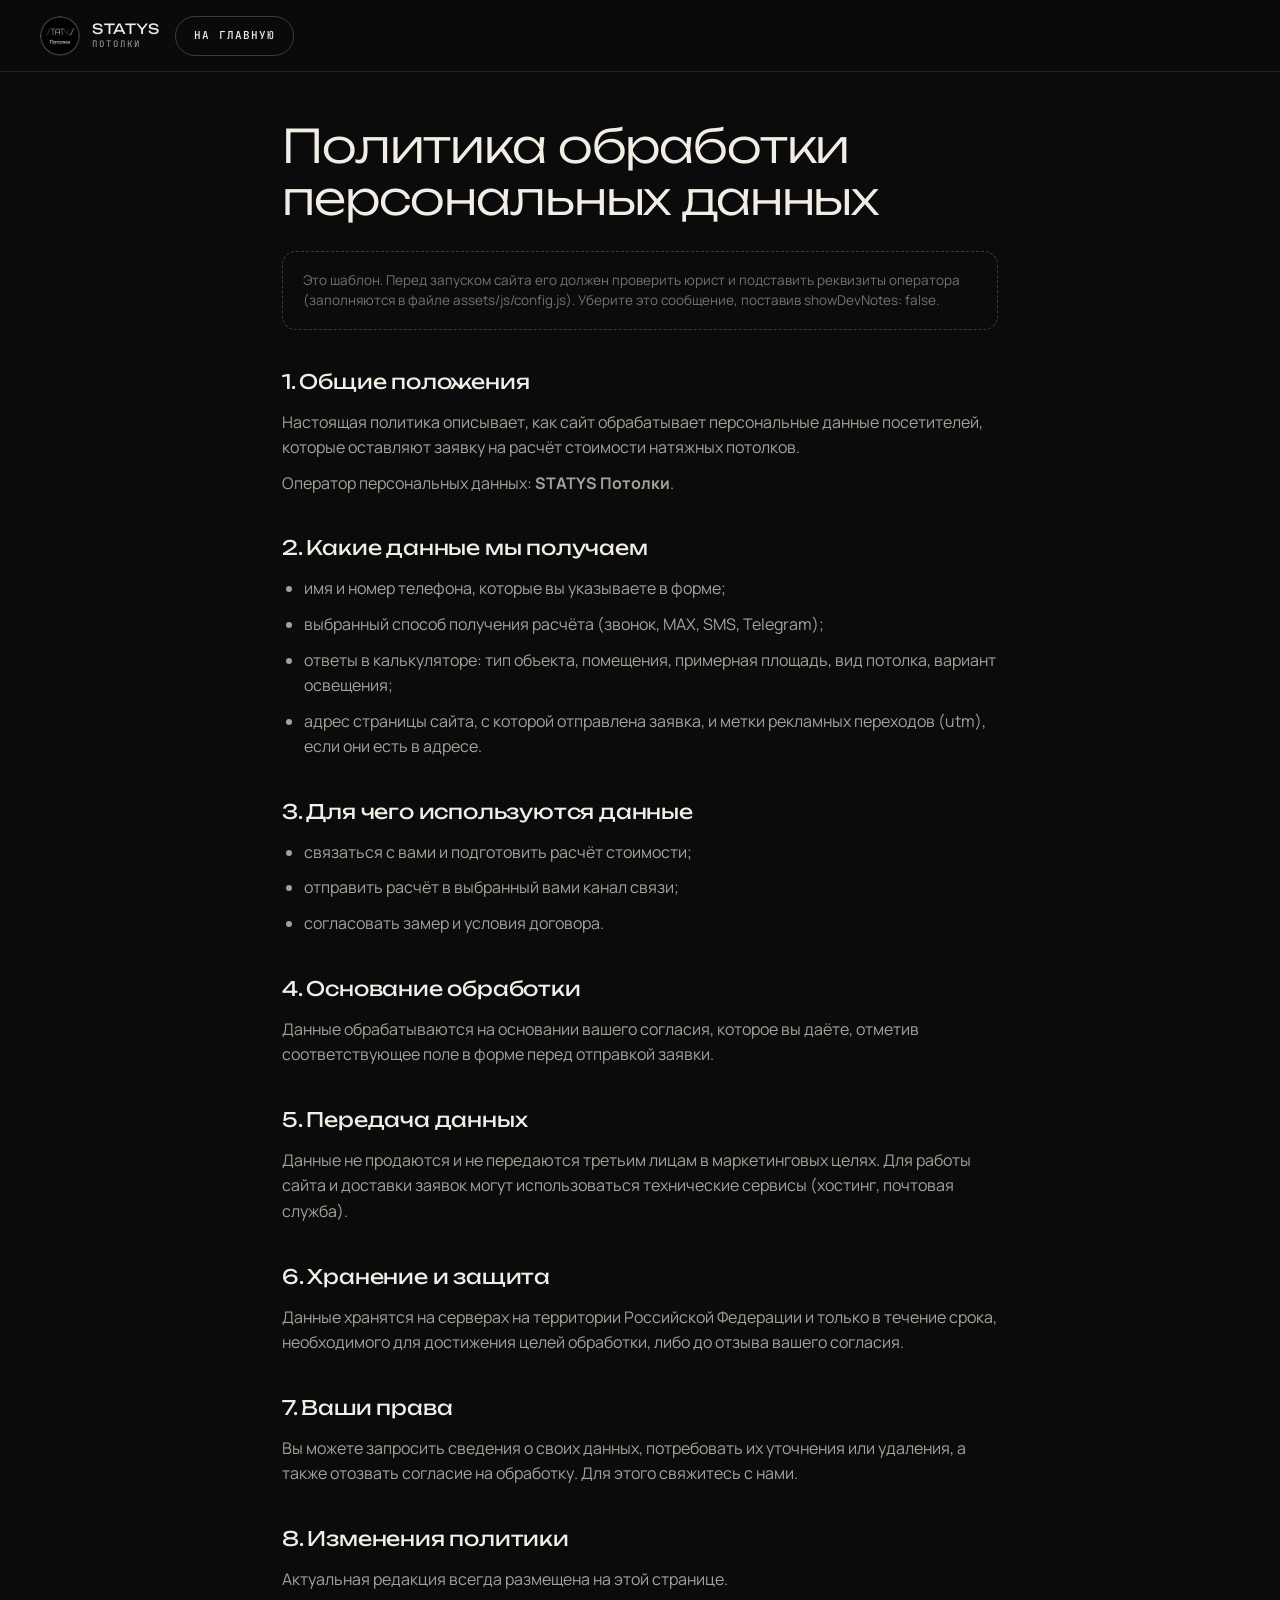
==== privacy.html @ dd7f866a "Добавить адаптивный сайт STATYS Потолки Тёмная тема по референсу, структура по макетам desktop/mobil" ====
<!doctype html>
<html lang="ru">
<head>
  <meta charset="utf-8">
  <meta name="viewport" content="width=device-width, initial-scale=1">
  <title>Политика обработки персональных данных — STATYS Потолки</title>
  <meta name="robots" content="noindex">
  <meta name="theme-color" content="#0b0b0c">
  <link rel="icon" type="image/png" href="assets/img/favicon-64.png">
  <link rel="stylesheet" href="assets/css/fonts.css">
  <link rel="stylesheet" href="assets/css/style.css">
</head>
<body>
<header class="header is-scrolled">
  <div class="container header__inner">
    <a class="brand" href="./" aria-label="На главную">
      <img src="assets/img/logo-192.png" width="40" height="40" alt="">
      <span class="brand__name">STATYS<small>Потолки</small></span>
    </a>
    <div class="header__actions"><a class="btn btn--sm" href="./">На главную</a></div>
  </div>
</header>

<main class="container doc">
  <h1 class="h2">Политика обработки персональных данных</h1>

  <div class="dev-note" id="dev-note" hidden style="margin-bottom:28px">Это шаблон. Перед запуском сайта его должен проверить юрист и подставить реквизиты оператора (заполняются в файле assets/js/config.js). Уберите это сообщение, поставив showDevNotes: false.</div>

  <h2>1. Общие положения</h2>
  <p>Настоящая политика описывает, как сайт обрабатывает персональные данные посетителей, которые оставляют заявку на расчёт стоимости натяжных потолков.</p>
  <p>Оператор персональных данных: <strong data-cfg="brand">STATYS Потолки</strong><span data-if="legalName" hidden>, <span data-cfg="legalName"></span></span><span data-if="inn" hidden>, ИНН <span data-cfg="inn"></span></span><span data-if="ogrn" hidden>, ОГРН <span data-cfg="ogrn"></span></span><span data-if="address" hidden>, адрес: <span data-cfg="address"></span></span>.</p>

  <h2>2. Какие данные мы получаем</h2>
  <ul>
    <li>имя и номер телефона, которые вы указываете в форме;</li>
    <li>выбранный способ получения расчёта (звонок, MAX, SMS, Telegram);</li>
    <li>ответы в калькуляторе: тип объекта, помещения, примерная площадь, вид потолка, вариант освещения;</li>
    <li>адрес страницы сайта, с которой отправлена заявка, и метки рекламных переходов (utm), если они есть в адресе.</li>
  </ul>

  <h2>3. Для чего используются данные</h2>
  <ul>
    <li>связаться с вами и подготовить расчёт стоимости;</li>
    <li>отправить расчёт в выбранный вами канал связи;</li>
    <li>согласовать замер и условия договора.</li>
  </ul>

  <h2>4. Основание обработки</h2>
  <p>Данные обрабатываются на основании вашего согласия, которое вы даёте, отметив соответствующее поле в форме перед отправкой заявки.</p>

  <h2>5. Передача данных</h2>
  <p>Данные не продаются и не передаются третьим лицам в маркетинговых целях. Для работы сайта и доставки заявок могут использоваться технические сервисы (хостинг, почтовая служба).</p>

  <h2>6. Хранение и защита</h2>
  <p>Данные хранятся на серверах на территории Российской Федерации и только в течение срока, необходимого для достижения целей обработки, либо до отзыва вашего согласия.</p>

  <h2>7. Ваши права</h2>
  <p>Вы можете запросить сведения о своих данных, потребовать их уточнения или удаления, а также отозвать согласие на обработку. Для этого свяжитесь с нами<span data-if="phoneText" hidden> по телефону <a data-link="phone"></a></span><span data-if="email" hidden> или по почте <a data-link="email"></a></span>.</p>

  <h2>8. Изменения политики</h2>
  <p>Актуальная редакция всегда размещена на этой странице.</p>
</main>

<script src="assets/js/config.js"></script>
<script>
(function () {
  var C = window.SITE_CONFIG || {};
  function has(v) { return v !== null && v !== undefined && v !== ''; }
  C.phoneText = C.phone;
  document.querySelectorAll('[data-if]').forEach(function (el) { if (has(C[el.getAttribute('data-if')])) el.hidden = false; });
  document.querySelectorAll('[data-cfg]').forEach(function (el) { var v = C[el.getAttribute('data-cfg')]; if (has(v)) el.textContent = v; });
  var ph = document.querySelector('a[data-link="phone"]');
  if (ph && C.phone) { ph.href = 'tel:' + C.phone.replace(/[^\d+]/g, ''); ph.textContent = C.phone; }
  var em = document.querySelector('a[data-link="email"]');
  if (em && C.email) { em.href = 'mailto:' + C.email; em.textContent = C.email; }
  if (C.showDevNotes) document.getElementById('dev-note').hidden = false;
})();
</script>
</body>
</html>
---- assets/css/fonts.css ----
@font-face {
  font-family: 'JetBrains Mono';
  font-style: normal;
  font-weight: 400 500;
  font-display: swap;
  src: url(../fonts/jetbrains-mono-cyrillic.woff2) format('woff2');
  unicode-range: U+0301, U+0400-045F, U+0490-0491, U+04B0-04B1, U+2116;
}
@font-face {
  font-family: 'JetBrains Mono';
  font-style: normal;
  font-weight: 400 500;
  font-display: swap;
  src: url(../fonts/jetbrains-mono-latin-ext.woff2) format('woff2');
  unicode-range: U+0100-02BA, U+02BD-02C5, U+02C7-02CC, U+02CE-02D7, U+02DD-02FF, U+0304, U+0308, U+0329, U+1D00-1DBF, U+1E00-1E9F, U+1EF2-1EFF, U+2020, U+20A0-20AB, U+20AD-20C4, U+2113, U+2C60-2C7F, U+A720-A7FF;
}
@font-face {
  font-family: 'JetBrains Mono';
  font-style: normal;
  font-weight: 400 500;
  font-display: swap;
  src: url(../fonts/jetbrains-mono-latin.woff2) format('woff2');
  unicode-range: U+0000-00FF, U+0131, U+0152-0153, U+02BB-02BC, U+02C6, U+02DA, U+02DC, U+0304, U+0308, U+0329, U+2000-206F, U+20AC, U+2122, U+2191, U+2193, U+2212, U+2215, U+FEFF, U+FFFD;
}
@font-face {
  font-family: 'Manrope';
  font-style: normal;
  font-weight: 400 700;
  font-display: swap;
  src: url(../fonts/manrope-cyrillic.woff2) format('woff2');
  unicode-range: U+0301, U+0400-045F, U+0490-0491, U+04B0-04B1, U+2116;
}
@font-face {
  font-family: 'Manrope';
  font-style: normal;
  font-weight: 400 700;
  font-display: swap;
  src: url(../fonts/manrope-latin-ext.woff2) format('woff2');
  unicode-range: U+0100-02BA, U+02BD-02C5, U+02C7-02CC, U+02CE-02D7, U+02DD-02FF, U+0304, U+0308, U+0329, U+1D00-1DBF, U+1E00-1E9F, U+1EF2-1EFF, U+2020, U+20A0-20AB, U+20AD-20C4, U+2113, U+2C60-2C7F, U+A720-A7FF;
}
@font-face {
  font-family: 'Manrope';
  font-style: normal;
  font-weight: 400 700;
  font-display: swap;
  src: url(../fonts/manrope-latin.woff2) format('woff2');
  unicode-range: U+0000-00FF, U+0131, U+0152-0153, U+02BB-02BC, U+02C6, U+02DA, U+02DC, U+0304, U+0308, U+0329, U+2000-206F, U+20AC, U+2122, U+2191, U+2193, U+2212, U+2215, U+FEFF, U+FFFD;
}
@font-face {
  font-family: 'Unbounded';
  font-style: normal;
  font-weight: 300 500;
  font-display: swap;
  src: url(../fonts/unbounded-cyrillic.woff2) format('woff2');
  unicode-range: U+0301, U+0400-045F, U+0490-0491, U+04B0-04B1, U+2116;
}
@font-face {
  font-family: 'Unbounded';
  font-style: normal;
  font-weight: 300 500;
  font-display: swap;
  src: url(../fonts/unbounded-latin-ext.woff2) format('woff2');
  unicode-range: U+0100-02BA, U+02BD-02C5, U+02C7-02CC, U+02CE-02D7, U+02DD-02FF, U+0304, U+0308, U+0329, U+1D00-1DBF, U+1E00-1E9F, U+1EF2-1EFF, U+2020, U+20A0-20AB, U+20AD-20C4, U+2113, U+2C60-2C7F, U+A720-A7FF;
}
@font-face {
  font-family: 'Unbounded';
  font-style: normal;
  font-weight: 300 500;
  font-display: swap;
  src: url(../fonts/unbounded-latin.woff2) format('woff2');
  unicode-range: U+0000-00FF, U+0131, U+0152-0153, U+02BB-02BC, U+02C6, U+02DA, U+02DC, U+0304, U+0308, U+0329, U+2000-206F, U+20AC, U+2122, U+2191, U+2193, U+2212, U+2215, U+FEFF, U+FFFD;
}
---- assets/css/style.css ----
/* ==========================================================================
   STATYS Потолки — стили сайта
   Тёмная тема, бежевый акцент. Mobile-first.
   ========================================================================== */

:root {
  --bg: #0b0b0c;
  --bg-2: #111113;
  --card: #161618;
  --card-2: #1d1d20;
  --line: rgba(255, 255, 255, 0.1);
  --line-2: rgba(255, 255, 255, 0.2);
  --text: #f2ede5;
  --muted: #a7a197;
  --dim: #77726a;
  --accent: #e6d4b9;
  --accent-2: #f3e6d0;
  --accent-ink: #19150f;
  --warm: #f1c985;
  --cool: #8fb0e0;
  --danger: #f08a7c;
  --ok: #9ad4a3;

  --radius: 20px;
  --radius-sm: 14px;
  --container: 1200px;
  --gutter: 20px;
  --header-h: 64px;

  --font-head: 'Unbounded', 'Manrope', system-ui, sans-serif;
  --font-body: 'Manrope', system-ui, -apple-system, 'Segoe UI', Roboto, sans-serif;
  --font-mono: 'JetBrains Mono', ui-monospace, 'SFMono-Regular', Menlo, monospace;
}

*,
*::before,
*::after { box-sizing: border-box; }

html {
  scroll-behavior: smooth;
  -webkit-text-size-adjust: 100%;
}

body {
  margin: 0;
  background: var(--bg);
  color: var(--text);
  font-family: var(--font-body);
  font-size: 16px;
  line-height: 1.6;
  -webkit-font-smoothing: antialiased;
  text-rendering: optimizeLegibility;
  overflow-x: hidden;
}

img, video, svg { display: block; max-width: 100%; }
img { height: auto; }
a { color: inherit; }
button { font: inherit; color: inherit; }
h1, h2, h3, h4, p, ul, ol, dl, figure { margin: 0; }
ul, ol { padding: 0; list-style: none; }
[hidden] { display: none !important; }

:focus-visible {
  outline: 2px solid var(--accent);
  outline-offset: 3px;
  border-radius: 6px;
}

.sr-only {
  position: absolute !important;
  width: 1px; height: 1px;
  margin: -1px; padding: 0;
  overflow: hidden;
  clip: rect(0, 0, 0, 0);
  white-space: nowrap;
  border: 0;
}

.skip-link {
  position: fixed; left: 12px; top: -60px; z-index: 200;
  background: var(--accent); color: var(--accent-ink);
  padding: 10px 16px; border-radius: 10px; font-weight: 700;
  text-decoration: none; transition: top .2s;
}
.skip-link:focus { top: 12px; }

.container {
  width: 100%;
  max-width: calc(var(--container) + var(--gutter) * 2);
  margin-inline: auto;
  padding-inline: var(--gutter);
}

section[id] { scroll-margin-top: calc(var(--header-h) + 8px); }

/* ---------- Типографика ---------- */

.h1, .h2, .h3 {
  font-family: var(--font-head);
  font-weight: 300;
  letter-spacing: -0.025em;
  line-height: 1.12;
  color: var(--text);
}
.h1 { font-size: clamp(27px, 7.2vw, 62px); }
.h2 { font-size: clamp(25px, 5.6vw, 46px); }
.h3 { font-size: clamp(18px, 2.4vw, 22px); line-height: 1.25; letter-spacing: -0.015em; font-weight: 400; }
.accent { color: var(--accent); }
.nowrap { white-space: nowrap; }

.eyebrow {
  display: flex; align-items: center; gap: 14px;
  font-family: var(--font-mono);
  font-size: 11px; font-weight: 500;
  letter-spacing: 0.16em; text-transform: uppercase;
  color: var(--muted);
}
.eyebrow::after {
  content: ''; flex: 0 0 56px; height: 1px; background: var(--line-2);
}

.lead { color: var(--muted); font-size: 16px; max-width: 58ch; }

/* ---------- Секции ---------- */

.section { padding-block: 64px; position: relative; }
.section--alt { background: var(--bg-2); border-block: 1px solid var(--line); }

.section-head {
  display: grid; gap: 18px; margin-bottom: 36px;
}
.section-head .h2 { margin-top: 18px; }
.section-head .lead { align-self: end; }

@media (min-width: 900px) {
  .section { padding-block: 104px; }
  .section-head {
    grid-template-columns: minmax(0, 1.25fr) minmax(0, 1fr);
    gap: 48px; margin-bottom: 52px; align-items: end;
  }
}

/* ---------- Кнопки ---------- */

.btn {
  --btn-bg: transparent; --btn-fg: var(--text); --btn-bd: var(--line-2);
  display: inline-flex; align-items: center; justify-content: center; gap: 10px;
  min-height: 48px; padding: 0 26px;
  border-radius: 999px;
  border: 1px solid var(--btn-bd);
  background: var(--btn-bg); color: var(--btn-fg);
  font-family: var(--font-mono);
  font-size: 12px; font-weight: 500;
  letter-spacing: 0.1em; text-transform: uppercase;
  text-decoration: none; cursor: pointer; white-space: nowrap;
  transition: background .2s, color .2s, border-color .2s, transform .2s;
}
.btn:hover { border-color: var(--accent); color: var(--accent); }
.btn:active { transform: translateY(1px); }
.btn svg { width: 16px; height: 16px; flex: none; }
.btn--primary { --btn-bg: var(--accent); --btn-fg: var(--accent-ink); --btn-bd: var(--accent); }
.btn--primary:hover { background: var(--accent-2); border-color: var(--accent-2); color: var(--accent-ink); }
.btn--sm { min-height: 40px; padding: 0 18px; font-size: 11px; }
.btn--block { width: 100%; }
.btn[disabled], .btn[aria-disabled='true'] { opacity: .4; pointer-events: none; }

.link-arrow {
  display: inline-flex; align-items: center; gap: 8px;
  font-family: var(--font-mono); font-size: 12px; font-weight: 500;
  letter-spacing: 0.1em; text-transform: uppercase;
  color: var(--accent); text-decoration: none; cursor: pointer;
  background: none; border: 0; padding: 0;
}
.link-arrow svg { width: 14px; height: 14px; transition: transform .2s; }
.link-arrow:hover svg { transform: translateX(4px); }

/* ---------- Шапка ---------- */

.header {
  position: fixed; inset: 0 0 auto 0; z-index: 100;
  height: var(--header-h);
  background: rgba(11, 11, 12, 0.72);
  -webkit-backdrop-filter: blur(16px); backdrop-filter: blur(16px);
  border-bottom: 1px solid var(--line);
  transition: background .25s;
}
.header.is-scrolled { background: rgba(11, 11, 12, 0.92); }
.header__inner {
  height: 100%; display: flex; align-items: center; gap: 24px;
}
.brand {
  display: inline-flex; align-items: center; gap: 12px;
  text-decoration: none; flex: none;
}
.brand img { width: 40px; height: 40px; border-radius: 50%; }
.brand__name {
  font-family: var(--font-head); font-weight: 400; font-size: 14px;
  letter-spacing: 0.04em; text-transform: uppercase; line-height: 1.1;
}
.brand__name small {
  display: block; font-family: var(--font-mono); font-size: 9px;
  letter-spacing: 0.22em; color: var(--muted); margin-top: 3px;
}

.nav { display: none; margin-left: auto; }
.nav ul { display: flex; gap: 26px; }
.nav a {
  font-family: var(--font-mono); font-size: 11px; font-weight: 500;
  letter-spacing: 0.12em; text-transform: uppercase;
  color: var(--muted); text-decoration: none; transition: color .2s;
  padding: 8px 0; display: inline-block;
}
.nav a:hover, .nav a.is-active { color: var(--text); }

.header__actions { display: flex; align-items: center; gap: 10px; margin-left: auto; }
.header__phone {
  display: none;
  font-family: var(--font-mono); font-size: 13px; font-weight: 500;
  letter-spacing: 0.04em; text-decoration: none; white-space: nowrap;
}
.header__phone:hover { color: var(--accent); }
.header__max { display: none; }

.burger {
  width: 44px; height: 44px; border-radius: 50%;
  border: 1px solid var(--line-2); background: transparent;
  display: inline-flex; align-items: center; justify-content: center;
  cursor: pointer; flex: none;
}
.burger span, .burger span::before {
  display: block; width: 18px; height: 1.5px; background: var(--text);
  position: relative; transition: transform .25s;
}
.burger span::before { content: ''; position: absolute; top: 6px; left: 0; }
.burger[aria-expanded='true'] span { transform: translateY(3px) rotate(45deg); }
.burger[aria-expanded='true'] span::before { transform: translateY(-6px) rotate(-90deg); top: 6px; }

.mobile-menu {
  position: fixed; inset: var(--header-h) 0 0 0; z-index: 99;
  background: #0b0b0c;
  padding: 24px var(--gutter) 40px;
  display: flex; flex-direction: column; gap: 8px; overflow-y: auto;
  opacity: 0; visibility: hidden; transform: translateY(-8px);
  transition: opacity .25s, transform .25s, visibility .25s;
}
.mobile-menu.is-open { opacity: 1; visibility: visible; transform: none; }
.mobile-menu a.mm-link {
  font-family: var(--font-head); font-weight: 300; font-size: 24px;
  letter-spacing: -0.02em; text-decoration: none;
  padding: 14px 0; border-bottom: 1px solid var(--line);
}
.mobile-menu .btn { margin-top: 18px; }

@media (min-width: 1080px) {
  :root { --header-h: 72px; --gutter: 32px; }
  .nav { display: block; }
  .header__actions { margin-left: 0; }
  .header__phone { display: inline; }
  .header__max { display: inline-flex; }
  .burger, .mobile-menu { display: none; }
  .header__call-mobile { display: none !important; }
}
@media (min-width: 1080px) and (max-width: 1280px) {
  .nav ul { gap: 18px; }
  .header__inner { gap: 16px; }
  .header__max { display: none; }
}

/* ---------- Hero ---------- */

.hero {
  padding-top: calc(var(--header-h) + 36px);
  padding-bottom: 56px;
  position: relative; overflow: hidden;
}
.hero::before {
  content: ''; position: absolute; inset: -20% -10% auto auto;
  width: 70%; height: 90%;
  background: radial-gradient(closest-side, rgba(241, 201, 133, 0.12), transparent 70%);
  pointer-events: none;
}
.hero__grid { display: grid; gap: 36px; position: relative; }
.hero__badge {
  display: inline-flex; align-items: center; gap: 10px;
  padding: 7px 16px; border: 1px solid var(--line-2); border-radius: 999px;
  font-family: var(--font-mono); font-size: 11px; letter-spacing: 0.12em;
  text-transform: uppercase; color: var(--accent);
}
.hero__badge i {
  width: 7px; height: 7px; border-radius: 50%; background: var(--warm);
  box-shadow: 0 0 12px var(--warm);
}
.hero h1 { margin: 22px 0 20px; }
.hero .lead { font-size: 17px; margin-bottom: 28px; }

.benefits {
  display: grid; gap: 10px; margin-bottom: 30px;
}
.benefit {
  display: flex; align-items: center; gap: 14px;
  padding: 12px 16px 12px 12px;
  border: 1px solid var(--line); border-radius: var(--radius-sm);
  background: rgba(255, 255, 255, 0.025);
  font-size: 14.5px; font-weight: 600; line-height: 1.35;
}
.benefit__ico {
  flex: none; width: 40px; height: 40px; border-radius: 12px;
  display: grid; place-items: center;
  background: rgba(230, 212, 185, 0.1); color: var(--accent);
}
.benefit__ico svg { width: 20px; height: 20px; }
.benefit--gift { background: rgba(241, 201, 133, 0.08); border-color: rgba(241, 201, 133, 0.3); }
.benefit--gift .benefit__ico { background: var(--warm); color: #2a1d06; }
.benefit--sale { background: rgba(143, 176, 224, 0.07); border-color: rgba(143, 176, 224, 0.25); }
.benefit--sale .benefit__ico { background: rgba(143, 176, 224, 0.16); color: var(--cool); }

.hero__cta { display: flex; flex-direction: column; gap: 12px; margin-bottom: 22px; }
.hero__note { color: var(--muted); font-size: 13.5px; max-width: 56ch; }
.hero__note + .hero__note { margin-top: 10px; }
.hero__note a { color: var(--text); }

.hero__visual { position: relative; }
.hero-slider {
  position: relative; aspect-ratio: 4 / 4.6; border-radius: 24px; overflow: hidden;
  border: 1px solid var(--line-2); background: var(--card);
}
.hero-slider__slide {
  position: absolute; inset: 0; opacity: 0; transition: opacity 1.1s ease;
}
.hero-slider__slide.is-active { opacity: 1; }
.hero-slider__slide img { width: 100%; height: 100%; object-fit: cover; }
.hero-slider::after {
  content: ''; position: absolute; inset: 0; pointer-events: none;
  background: linear-gradient(to top, rgba(0, 0, 0, 0.55), transparent 38%);
}
.hero-slider__caption {
  position: absolute; left: 16px; bottom: 16px; z-index: 2;
  padding: 8px 14px; border-radius: 999px;
  background: rgba(11, 11, 12, 0.7); border: 1px solid var(--line-2);
  -webkit-backdrop-filter: blur(8px); backdrop-filter: blur(8px);
  font-family: var(--font-mono); font-size: 10.5px; letter-spacing: 0.1em;
  text-transform: uppercase;
}
.hero-slider__dots { position: absolute; right: 16px; bottom: 22px; z-index: 2; display: flex; gap: 6px; }
.hero-slider__dots button {
  width: 22px; height: 22px; padding: 0; border: 0; background: none; cursor: pointer;
  display: grid; place-items: center;
}
.hero-slider__dots button::after {
  content: ''; width: 18px; height: 2px; background: rgba(255, 255, 255, 0.35);
  transition: background .3s, width .3s;
}
.hero-slider__dots button[aria-current='true']::after { background: var(--accent); width: 22px; }

.stats {
  display: grid; grid-template-columns: repeat(3, 1fr); gap: 10px; margin-top: 12px;
}
.stat {
  padding: 16px 14px; border: 1px solid var(--line); border-radius: var(--radius-sm);
  background: rgba(255, 255, 255, 0.025);
}
.stat b {
  display: block; font-family: var(--font-head); font-weight: 300;
  font-size: clamp(18px, 3.6vw, 26px); letter-spacing: -0.03em; line-height: 1.1;
  color: var(--accent);
}
.stat span { display: block; margin-top: 6px; font-size: 12px; line-height: 1.35; color: var(--muted); }

@media (min-width: 560px) {
  .hero__cta { flex-direction: row; flex-wrap: wrap; }
  .benefits { grid-template-columns: 1fr 1fr; }
}
@media (min-width: 980px) {
  .hero { padding-top: calc(var(--header-h) + 64px); padding-bottom: 96px; }
  .hero__grid { grid-template-columns: minmax(0, 1.1fr) minmax(0, 0.9fr); gap: 56px; align-items: start; }
  .hero-slider { aspect-ratio: 4 / 5; }
}

/* ---------- Акции ---------- */

.promos { display: grid; gap: 16px; }
.promo {
  padding: 28px 26px; border-radius: var(--radius);
  border: 1px solid var(--line-2); position: relative; overflow: hidden;
  display: flex; flex-direction: column; gap: 12px;
}
.promo .h3 { font-size: clamp(19px, 2.6vw, 24px); }
.promo p { color: var(--muted); font-size: 15px; }
.promo .link-arrow { margin-top: auto; padding-top: 10px; }
.promo--gift { background: linear-gradient(150deg, rgba(241, 201, 133, 0.14), rgba(241, 201, 133, 0.03)); border-color: rgba(241, 201, 133, 0.35); }
.promo--sale { background: linear-gradient(150deg, rgba(143, 176, 224, 0.13), rgba(143, 176, 224, 0.03)); border-color: rgba(143, 176, 224, 0.3); }
.promo--gift .link-arrow { color: var(--warm); }
.promo--sale .link-arrow { color: var(--cool); }
.promo__big {
  font-family: var(--font-head); font-weight: 300; font-size: clamp(40px, 7vw, 64px);
  letter-spacing: -0.04em; line-height: 1;
}
.promo--gift .promo__big { color: var(--warm); }
.promo--sale .promo__big { color: var(--cool); }
@media (min-width: 760px) { .promos { grid-template-columns: 1fr 1fr; } }

/* ---------- Три решения ---------- */

.solutions { border-top: 1px solid var(--line); }
.solution {
  display: grid; gap: 8px 24px; padding: 26px 0; border-bottom: 1px solid var(--line);
  grid-template-columns: 56px 1fr;
}
.solution__n {
  font-family: var(--font-mono); font-size: 12px; letter-spacing: 0.14em;
  color: var(--accent); padding-top: 6px;
}
.solution h3 { grid-column: 2; }
.solution p { grid-column: 2; color: var(--muted); max-width: 52ch; }
@media (min-width: 860px) {
  .solution { grid-template-columns: 70px minmax(0, 1fr) minmax(0, 1.1fr); align-items: baseline; padding: 34px 0; }
  .solution h3 { grid-column: 2; font-size: clamp(22px, 2.6vw, 30px); }
  .solution p { grid-column: 3; }
}

/* ---------- Виды потолков ---------- */

.types { display: grid; gap: 16px; }
.type-card {
  display: flex; flex-direction: column;
  border: 1px solid var(--line); border-radius: var(--radius);
  background: var(--card); overflow: hidden;
  transition: border-color .25s, transform .25s;
}
.type-card:hover { border-color: var(--line-2); transform: translateY(-3px); }
.type-card__img {
  position: relative; aspect-ratio: 16 / 11; overflow: hidden; background: var(--card-2);
}
.type-card__img img { width: 100%; height: 100%; object-fit: cover; transition: transform .6s; }
.type-card:hover .type-card__img img { transform: scale(1.05); }
.type-card__body { padding: 20px 20px 22px; display: flex; flex-direction: column; gap: 10px; flex: 1; }
.type-card__body p { color: var(--muted); font-size: 14.5px; line-height: 1.55; }
.type-card__price {
  font-family: var(--font-mono); font-size: 12px; letter-spacing: 0.06em; color: var(--accent);
}
.type-card .btn { margin-top: auto; }
.type-card__body .btn { margin-top: 12px; }

/* CSS-превью там, где нет фото */
.tex-fabric {
  background:
    repeating-linear-gradient(0deg, rgba(0, 0, 0, 0.16) 0 1px, transparent 1px 5px),
    repeating-linear-gradient(90deg, rgba(0, 0, 0, 0.16) 0 1px, transparent 1px 5px),
    linear-gradient(160deg, #d9ccb8, #bfb199);
}
.tex-stars {
  background:
    radial-gradient(1.5px 1.5px at 12% 30%, #fff 50%, transparent 52%),
    radial-gradient(1px 1px at 28% 70%, #fff 50%, transparent 52%),
    radial-gradient(2px 2px at 44% 24%, #fff 50%, transparent 52%),
    radial-gradient(1px 1px at 58% 62%, #fff 50%, transparent 52%),
    radial-gradient(1.5px 1.5px at 72% 36%, #fff 50%, transparent 52%),
    radial-gradient(1px 1px at 86% 76%, #fff 50%, transparent 52%),
    radial-gradient(2px 2px at 90% 20%, #fff 50%, transparent 52%),
    radial-gradient(1px 1px at 20% 86%, #fff 50%, transparent 52%),
    radial-gradient(1.5px 1.5px at 66% 88%, #fff 50%, transparent 52%),
    linear-gradient(160deg, #0f1a33, #070d1c);
  animation: twinkle 5s ease-in-out infinite alternate;
}
@keyframes twinkle { from { filter: brightness(0.85); } to { filter: brightness(1.2); } }
.type-card__img .tex { position: absolute; inset: 0; }

.type-card--help {
  border-style: dashed; border-color: var(--line-2); background: transparent;
  justify-content: center;
}
.type-card--help:hover { transform: none; }
.type-card--help .type-card__body { justify-content: center; padding: 28px; }
.type-card--help .h3 { margin-bottom: 4px; }

@media (min-width: 620px) { .types { grid-template-columns: 1fr 1fr; } }
@media (min-width: 1000px) { .types { grid-template-columns: repeat(4, 1fr); } }

/* ---------- Цена ---------- */

.price-grid { display: grid; gap: 16px; }
.price-main {
  padding: 34px 30px; border-radius: var(--radius);
  background: var(--accent); color: var(--accent-ink);
  display: flex; flex-direction: column; gap: 14px; justify-content: center;
}
.price-main__num {
  font-family: var(--font-head); font-weight: 300; letter-spacing: -0.04em;
  font-size: clamp(38px, 8vw, 64px); line-height: 1;
}
.price-main p { font-size: 15px; line-height: 1.55; }
.price-main p + p { opacity: .75; }
.price-extra {
  padding: 28px 26px; border-radius: var(--radius); border: 1px solid var(--line); background: var(--card);
}
.price-extra .h3 { margin-bottom: 14px; font-size: 18px; }
.price-extra li {
  display: flex; align-items: center; gap: 12px;
  padding: 12px 0; border-bottom: 1px solid var(--line); color: var(--muted); font-size: 15px;
}
.price-extra li:last-child { border-bottom: 0; padding-bottom: 0; }
.price-extra li::before {
  content: ''; width: 6px; height: 6px; border-radius: 50%; background: var(--accent); flex: none;
}
@media (min-width: 860px) { .price-grid { grid-template-columns: 1fr 1fr; } }

.spec { margin-top: 56px; }
.spec .h3 { margin-bottom: 8px; }
.spec > p { color: var(--muted); margin-bottom: 20px; }
.spec-table {
  border: 1px solid var(--line); border-radius: var(--radius); overflow: hidden; background: var(--card);
}
.spec-row {
  display: grid; gap: 4px 24px; padding: 16px 22px; border-bottom: 1px solid var(--line);
}
.spec-row:last-child { border-bottom: 0; }
.spec-row dt { font-weight: 700; font-size: 15px; }
.spec-row dd { margin: 0; color: var(--muted); font-size: 15px; }
@media (min-width: 640px) {
  .spec-row { grid-template-columns: 240px 1fr; align-items: baseline; }
}

/* ---------- Замер ---------- */

.measure { display: grid; gap: 32px; align-items: center; }
.measure__photo {
  position: relative; aspect-ratio: 4 / 3; border-radius: var(--radius); overflow: hidden;
  border: 1px solid var(--line-2); background: var(--card);
}
.measure__photo img { width: 100%; height: 100%; object-fit: cover; }
.measure__body .h2 { margin: 18px 0 24px; }
.checks { display: grid; gap: 14px; margin-bottom: 30px; }
.checks li { display: flex; gap: 14px; align-items: flex-start; color: var(--muted); font-size: 16px; }
.checks li svg { width: 20px; height: 20px; color: var(--accent); flex: none; margin-top: 3px; }
@media (min-width: 900px) {
  .measure { grid-template-columns: 1fr 1fr; gap: 64px; }
  .measure__photo { aspect-ratio: 5 / 4.2; }
}

/* ---------- Защита ---------- */

.protect { display: grid; gap: 14px; }
.protect__item {
  padding: 24px; border: 1px solid var(--line); border-radius: var(--radius); background: var(--card);
}
.protect__item h3 { margin-bottom: 8px; }
.protect__item p { color: var(--muted); font-size: 15px; }
.protect__n { font-family: var(--font-mono); font-size: 11px; letter-spacing: .14em; color: var(--accent); display: block; margin-bottom: 14px; }
.note { margin-top: 18px; color: var(--dim); font-size: 13.5px; }
@media (min-width: 760px) { .protect { grid-template-columns: repeat(3, 1fr); } }

/* ---------- Гарантии ---------- */

.guarantee-table {
  border: 1px solid var(--line); border-radius: var(--radius); overflow: hidden; background: var(--card);
}
.g-row {
  display: flex; justify-content: space-between; gap: 24px; align-items: baseline;
  padding: 18px 22px; border-bottom: 1px solid var(--line);
}
.g-row:last-child { border-bottom: 0; }
.g-row dt { font-weight: 700; }
.g-row dd { margin: 0; color: var(--muted); text-align: right; }
.g-row dd.big {
  font-family: var(--font-head); font-weight: 300; font-size: clamp(20px, 3vw, 26px);
  color: var(--accent); letter-spacing: -0.03em;
}
@media (min-width: 760px) {
  .g-row { display: grid; grid-template-columns: 240px 1fr; }
  .g-row dd { text-align: left; }
}

/* ---------- Наши работы ---------- */

.filters {
  display: flex; gap: 8px; flex-wrap: nowrap; overflow-x: auto; margin-bottom: 28px;
  padding-bottom: 6px; scrollbar-width: none;
  margin-inline: calc(var(--gutter) * -1); padding-inline: var(--gutter);
}
.filters::-webkit-scrollbar { display: none; }
.chip {
  flex: none; min-height: 40px; padding: 0 18px; border-radius: 999px;
  border: 1px solid var(--line-2); background: transparent; cursor: pointer;
  font-family: var(--font-mono); font-size: 11px; letter-spacing: .1em; text-transform: uppercase;
  color: var(--muted); transition: all .2s;
}
.chip:hover { color: var(--text); border-color: var(--text); }
.chip[aria-pressed='true'] { background: var(--accent); color: var(--accent-ink); border-color: var(--accent); }
@media (min-width: 900px) {
  .filters { flex-wrap: wrap; overflow: visible; margin-inline: 0; padding-inline: 0; }
}

.works { display: grid; gap: 28px 18px; grid-template-columns: 1fr; }
.work { cursor: pointer; text-align: left; background: none; border: 0; padding: 0; display: block; width: 100%; }
.work__img {
  position: relative; aspect-ratio: 4 / 4.6; border-radius: var(--radius); overflow: hidden;
  background: var(--card); border: 1px solid var(--line);
}
.work__img img { width: 100%; height: 100%; object-fit: cover; transition: transform .7s cubic-bezier(.2, .7, .2, 1); }
.work:hover .work__img img { transform: scale(1.05); }
.work__badge {
  position: absolute; left: 12px; top: 12px; z-index: 1;
  padding: 5px 11px; border-radius: 999px;
  background: rgba(11, 11, 12, 0.72); border: 1px solid var(--line-2);
  -webkit-backdrop-filter: blur(8px); backdrop-filter: blur(8px);
  font-family: var(--font-mono); font-size: 10px; letter-spacing: .1em; text-transform: uppercase;
}
.work__zoom {
  position: absolute; right: 12px; bottom: 12px; width: 42px; height: 42px; border-radius: 50%;
  background: var(--accent); color: var(--accent-ink); display: grid; place-items: center;
  opacity: 0; transform: scale(.8); transition: all .25s;
}
.work__zoom svg { width: 18px; height: 18px; }
.work:hover .work__zoom, .work:focus-visible .work__zoom { opacity: 1; transform: none; }
.work__title { margin-top: 16px; font-weight: 700; font-size: 17px; line-height: 1.3; }
.work__meta {
  margin-top: 5px; font-family: var(--font-mono); font-size: 10.5px; letter-spacing: .14em;
  text-transform: uppercase; color: var(--accent);
}
.work__desc { margin-top: 8px; color: var(--muted); font-size: 14px; line-height: 1.55; }
.work[hidden] { display: none; }

@media (min-width: 560px) { .works { grid-template-columns: 1fr 1fr; } }
@media (min-width: 960px) { .works { grid-template-columns: repeat(3, 1fr); gap: 40px 24px; } }

/* Отзывы Яндекс */
.reviews {
  margin-top: 56px; padding: 28px; border: 1px solid var(--line); border-radius: var(--radius);
  background: var(--card); display: grid; gap: 24px;
}
.reviews__score { display: flex; align-items: center; gap: 20px; flex-wrap: wrap; }
.reviews__num { font-family: var(--font-head); font-weight: 300; font-size: clamp(38px, 7vw, 56px); letter-spacing: -.04em; line-height: 1; color: var(--accent); }
.reviews__num small { font-size: .45em; color: var(--muted); letter-spacing: 0; }
.stars { display: flex; gap: 3px; color: var(--warm); }
.stars svg { width: 18px; height: 18px; }
.reviews__txt { color: var(--muted); font-size: 14.5px; margin-top: 6px; }
.reviews__embed iframe { width: 100%; height: 640px; border: 1px solid var(--line); border-radius: var(--radius-sm); background: #fff; }
.dev-note {
  padding: 18px 20px; border: 1px dashed var(--line-2); border-radius: var(--radius-sm);
  color: var(--dim); font-size: 13.5px; line-height: 1.5;
}
@media (min-width: 860px) {
  .reviews { grid-template-columns: 320px 1fr; align-items: start; padding: 36px; }
}

/* ---------- Видео ---------- */

.reels { display: grid; grid-template-columns: repeat(3, minmax(0, 1fr)); gap: 12px; }
.reel { background: none; border: 0; padding: 0; text-align: left; cursor: pointer; }
.reel__img {
  position: relative; aspect-ratio: 464 / 848; border-radius: var(--radius-sm); overflow: hidden;
  border: 1px solid var(--line); background: var(--card);
}
.reel__img img { width: 100%; height: 100%; object-fit: cover; transition: transform .6s; }
.reel:hover .reel__img img { transform: scale(1.05); }
.reel__play {
  position: absolute; inset: 0; margin: auto; width: 54px; height: 54px; border-radius: 50%;
  background: rgba(11, 11, 12, 0.6); border: 1px solid rgba(255, 255, 255, .4);
  -webkit-backdrop-filter: blur(6px); backdrop-filter: blur(6px);
  display: grid; place-items: center; transition: all .25s;
}
.reel:hover .reel__play { background: var(--accent); color: var(--accent-ink); border-color: var(--accent); }
.reel__play svg { width: 18px; height: 18px; margin-left: 3px; }
.reel__time {
  position: absolute; right: 8px; top: 8px; padding: 3px 8px; border-radius: 999px;
  background: rgba(11, 11, 12, .7); font-family: var(--font-mono); font-size: 10px; letter-spacing: .06em;
}
.reel__cap {
  margin-top: 10px; font-family: var(--font-mono); font-size: 10px; letter-spacing: .12em;
  text-transform: uppercase; color: var(--muted); line-height: 1.5;
}
@media (min-width: 760px) {
  .reels { gap: 20px; max-width: 880px; }
  .reel__play { width: 64px; height: 64px; }
  .reel__cap { font-size: 11px; }
}

/* ---------- Мастера и ТВ ---------- */

.team-grid { display: grid; gap: 14px; grid-template-columns: repeat(2, 1fr); margin-bottom: 56px; }
.master { display: block; }
.master__img { aspect-ratio: 3 / 4; border-radius: var(--radius); overflow: hidden; border: 1px solid var(--line); background: var(--card); }
.master__img img { width: 100%; height: 100%; object-fit: cover; }
.master__name { margin-top: 12px; font-weight: 700; }
.master__role { font-family: var(--font-mono); font-size: 10.5px; letter-spacing: .12em; text-transform: uppercase; color: var(--muted); }
@media (min-width: 760px) { .team-grid { grid-template-columns: repeat(4, 1fr); gap: 20px; } }

.tv {
  display: grid; gap: 28px; align-items: center;
  padding: 26px; border: 1px solid var(--line); border-radius: var(--radius); background: var(--card);
}
.tv__player {
  position: relative; aspect-ratio: 16 / 9; border-radius: var(--radius-sm); overflow: hidden;
  background: #000; border: 1px solid var(--line);
}
.tv__player video { width: 100%; height: 100%; object-fit: contain; background: #000; }
.tv__empty {
  position: absolute; inset: 0; display: grid; place-content: center; gap: 12px; text-align: center; padding: 20px;
  background:
    repeating-linear-gradient(135deg, rgba(255,255,255,.035) 0 14px, transparent 14px 28px), var(--card-2);
  color: var(--muted);
}
.tv__empty svg { width: 44px; height: 44px; margin-inline: auto; color: var(--accent); }
.tv__empty span { font-family: var(--font-mono); font-size: 11px; letter-spacing: .12em; text-transform: uppercase; }
.tv__body .h2 { margin: 16px 0 14px; font-size: clamp(22px, 4.4vw, 34px); }
.tv__body p { color: var(--muted); }
@media (min-width: 900px) {
  .tv { grid-template-columns: 1.3fr 1fr; gap: 48px; padding: 36px; }
}

/* ---------- Сомнения ---------- */

.doubts { display: grid; gap: 14px; }
.doubt {
  padding: 22px 24px; border: 1px solid var(--line); border-radius: var(--radius); background: var(--card);
}
.doubt h3 { font-size: 17px; font-family: var(--font-body); font-weight: 700; letter-spacing: 0; margin-bottom: 8px; line-height: 1.35; }
.doubt p { color: var(--muted); font-size: 15px; }
@media (min-width: 760px) { .doubts { grid-template-columns: 1fr 1fr; } }

/* ---------- Квиз ---------- */

.quiz-wrap { display: grid; gap: 28px; }
.quiz-wrap .h2 { margin: 18px 0 16px; }
.quiz-wrap .small { color: var(--dim); font-size: 13.5px; margin-top: 14px; max-width: 44ch; }
.quiz {
  padding: 24px 20px; border: 1px solid var(--line-2); border-radius: 24px;
  background: var(--card); min-height: 420px; display: flex; flex-direction: column;
}
.quiz__top { display: flex; justify-content: space-between; gap: 12px; margin-bottom: 12px;
  font-family: var(--font-mono); font-size: 11px; letter-spacing: .12em; text-transform: uppercase; color: var(--muted); }
.quiz__bar { height: 4px; border-radius: 4px; background: rgba(255, 255, 255, .1); overflow: hidden; margin-bottom: 22px; }
.quiz__bar i { display: block; height: 100%; background: var(--accent); border-radius: 4px; transition: width .35s; }
.quiz__chip {
  display: inline-flex; align-items: center; gap: 10px; align-self: flex-start; margin-bottom: 16px;
  padding: 6px 8px 6px 14px; border-radius: 999px; border: 1px solid var(--line-2);
  font-size: 13px; color: var(--accent);
}
.quiz__chip button { background: none; border: 0; color: var(--muted); text-decoration: underline; cursor: pointer; font-size: 12px; padding: 4px 6px; }
.quiz fieldset { border: 0; margin: 0; padding: 0; min-width: 0; flex: 1; }
.quiz legend { font-family: var(--font-head); font-weight: 300; font-size: clamp(20px, 3.4vw, 26px); letter-spacing: -.02em; line-height: 1.2; margin-bottom: 18px; padding: 0; }
.options { display: grid; gap: 10px; }
.opt { position: relative; }
.opt input { position: absolute; opacity: 0; inset: 0; width: 100%; height: 100%; margin: 0; cursor: pointer; }
.opt span {
  display: flex; align-items: center; gap: 12px; min-height: 52px; padding: 10px 16px;
  border: 1px solid var(--line-2); border-radius: var(--radius-sm); background: rgba(255, 255, 255, .02);
  font-weight: 600; font-size: 15px; transition: all .2s;
}
.opt span::before {
  content: ''; width: 18px; height: 18px; flex: none; border-radius: 50%; border: 1.5px solid var(--dim); transition: all .2s;
}
.opt--multi span::before { border-radius: 5px; }
.opt input:hover + span { border-color: var(--text); }
.opt input:checked + span { background: rgba(230, 212, 185, .1); border-color: var(--accent); color: var(--accent-2); }
.opt input:checked + span::before { background: var(--accent); border-color: var(--accent); box-shadow: inset 0 0 0 3px var(--card); }
.opt input:focus-visible + span { outline: 2px solid var(--accent); outline-offset: 2px; }
.opt--dashed span { border-style: dashed; }
.quiz__extra { margin-top: 16px; }
.quiz__nav { display: flex; justify-content: space-between; gap: 12px; margin-top: 24px; }
.quiz__msg { margin-top: 12px; color: var(--danger); font-size: 14px; min-height: 1.2em; }
@media (min-width: 560px) {
  .quiz { padding: 32px; }
  .options { grid-template-columns: 1fr 1fr; }
}
@media (min-width: 980px) {
  .quiz-wrap { grid-template-columns: minmax(0, .9fr) minmax(0, 1.4fr); gap: 56px; align-items: start; }
}

/* ---------- Формы ---------- */

.field { display: grid; gap: 8px; margin-bottom: 16px; }
.field label, .field .label { font-family: var(--font-mono); font-size: 11px; letter-spacing: .12em; text-transform: uppercase; color: var(--muted); }
.input {
  width: 100%; min-height: 52px; padding: 0 16px; border-radius: var(--radius-sm);
  border: 1px solid var(--line-2); background: rgba(255, 255, 255, .03); color: var(--text);
  font: inherit; font-size: 16px; transition: border-color .2s, background .2s;
}
.input::placeholder { color: var(--dim); }
.input:hover { border-color: rgba(255, 255, 255, .35); }
.input:focus { outline: none; border-color: var(--accent); background: rgba(255, 255, 255, .05); }
.input[aria-invalid='true'] { border-color: var(--danger); }
.field__err { color: var(--danger); font-size: 13px; min-height: 0; }
.field__err:empty { display: none; }

.pills { display: flex; flex-wrap: wrap; gap: 8px; }
.pill { position: relative; }
.pill input { position: absolute; opacity: 0; inset: 0; width: 100%; height: 100%; margin: 0; cursor: pointer; }
.pill span {
  display: inline-flex; align-items: center; min-height: 44px; padding: 0 20px; border-radius: 999px;
  border: 1px solid var(--line-2); font-size: 14px; font-weight: 600; transition: all .2s;
}
.pill input:checked + span { background: rgba(230, 212, 185, .12); border-color: var(--accent); color: var(--accent-2); }
.pill input:focus-visible + span { outline: 2px solid var(--accent); outline-offset: 2px; }

.consent { display: flex; gap: 12px; align-items: flex-start; font-size: 13px; color: var(--muted); line-height: 1.5; margin: 18px 0 0; }
.consent input { width: 22px; height: 22px; flex: none; accent-color: var(--accent); margin: 1px 0 0; cursor: pointer; }
.consent a { color: var(--text); }
.hp { position: absolute !important; left: -9999px; width: 1px; height: 1px; overflow: hidden; }

.form-msg { margin-top: 14px; font-size: 14px; color: var(--danger); }
.form-msg:empty { display: none; }
.form-ok {
  padding: 28px 8px; text-align: center; display: grid; gap: 12px; justify-items: center;
}
.form-ok svg { width: 52px; height: 52px; color: var(--ok); }
.form-ok h3 { font-family: var(--font-head); font-weight: 300; font-size: 24px; letter-spacing: -.02em; }
.form-ok p { color: var(--muted); max-width: 40ch; }

/* ---------- Финальная форма ---------- */

.final { background: #07070a; border-top: 1px solid var(--line); }
.final__grid { display: grid; gap: 36px; }
.final .h2 { margin: 18px 0 18px; }
.final .lead { margin-bottom: 28px; }
.contact-list { display: grid; gap: 10px; max-width: 460px; }
.contact-link {
  display: flex; justify-content: space-between; align-items: center; gap: 12px;
  padding: 14px 18px; border: 1px solid var(--line-2); border-radius: var(--radius-sm);
  text-decoration: none; background: rgba(255, 255, 255, .02); transition: border-color .2s, background .2s;
}
.contact-link:hover { border-color: var(--accent); background: rgba(230, 212, 185, .05); }
.contact-link small { display: block; font-family: var(--font-mono); font-size: 10px; letter-spacing: .16em; text-transform: uppercase; color: var(--muted); }
.contact-link b { font-weight: 700; font-size: 16px; }
.contact-link svg { width: 16px; height: 16px; color: var(--accent); flex: none; }
.form-card {
  background: var(--card); border: 1px solid var(--line-2); border-radius: 24px; padding: 26px 22px;
}
@media (min-width: 560px) { .form-card { padding: 34px; } }
@media (min-width: 980px) { .final__grid { grid-template-columns: 1fr 1fr; gap: 72px; align-items: center; } }

/* ---------- Подвал ---------- */

.footer { background: #050507; border-top: 1px solid var(--line); padding-block: 28px; font-size: 13.5px; color: var(--muted); }
.footer__inner { display: flex; flex-direction: column; gap: 12px; }
.footer a { color: var(--muted); }
.footer a:hover { color: var(--text); }
.footer__brand { color: var(--text); font-weight: 700; }
@media (min-width: 760px) { .footer__inner { flex-direction: row; justify-content: space-between; align-items: center; } }

/* ---------- Плавающие кнопки ---------- */

.fab { position: fixed; right: 16px; bottom: 16px; z-index: 90; display: flex; flex-direction: column; align-items: flex-end; gap: 10px; }
.fab__btn {
  width: 56px; height: 56px; border-radius: 50%; border: 0; cursor: pointer;
  background: var(--accent); color: var(--accent-ink); display: grid; place-items: center;
  box-shadow: 0 10px 30px rgba(0, 0, 0, .5); transition: transform .2s, background .2s;
}
.fab__btn:hover { background: var(--accent-2); transform: scale(1.05); }
.fab__btn svg { width: 24px; height: 24px; }
.fab__up {
  width: 44px; height: 44px; border-radius: 50%; border: 1px solid var(--line-2);
  background: rgba(11, 11, 12, .85); color: var(--text); cursor: pointer; display: grid; place-items: center;
  opacity: 0; pointer-events: none; transition: opacity .25s;
}
.fab__up.is-visible { opacity: 1; pointer-events: auto; }
.fab__up svg { width: 18px; height: 18px; }
.fab__menu {
  display: grid; gap: 8px; padding: 10px; border-radius: 18px; background: rgba(22, 22, 24, .97);
  border: 1px solid var(--line-2); min-width: 220px; box-shadow: 0 16px 40px rgba(0, 0, 0, .6);
  transform-origin: bottom right; transition: opacity .2s, transform .2s, visibility .2s;
}
.fab__menu[hidden] { display: none; }
.fab__menu a {
  display: flex; align-items: center; gap: 12px; padding: 12px 14px; border-radius: 12px; text-decoration: none;
  font-weight: 600; font-size: 14.5px;
}
.fab__menu a:hover { background: rgba(255, 255, 255, .06); }
.fab__menu svg { width: 18px; height: 18px; color: var(--accent); }

/* ---------- Диалоги (лайтбокс / видео) ---------- */

dialog.lb {
  border: 0; padding: 0; margin: 0; max-width: none; max-height: none; width: 100%; height: 100%;
  background: rgba(5, 5, 7, 0.97); color: var(--text);
}
dialog.lb::backdrop { background: rgba(0, 0, 0, .9); }
dialog.lb[open] { display: flex; flex-direction: column; animation: lbIn .25s ease; }
@keyframes lbIn { from { opacity: 0; } to { opacity: 1; } }
.lb__top {
  display: flex; justify-content: space-between; align-items: center; gap: 16px;
  padding: 14px var(--gutter); font-family: var(--font-mono); font-size: 12px; letter-spacing: .08em; color: var(--muted);
}
.lb__title { color: var(--text); overflow: hidden; text-overflow: ellipsis; white-space: nowrap; }
.lb__close, .lb__nav {
  width: 44px; height: 44px; border-radius: 50%; border: 1px solid var(--line-2); background: rgba(255, 255, 255, .04);
  cursor: pointer; display: grid; place-items: center; flex: none; transition: background .2s, border-color .2s;
}
.lb__close:hover, .lb__nav:hover { background: rgba(255, 255, 255, .12); border-color: var(--accent); }
.lb__close svg, .lb__nav svg { width: 18px; height: 18px; }
.lb__stage {
  position: relative; flex: 1; min-height: 0; display: flex; align-items: center; justify-content: center;
  padding: 0 var(--gutter);
}
.lb__stage img { max-width: 100%; max-height: 100%; object-fit: contain; border-radius: 10px; }
.lb__nav { position: absolute; top: 50%; transform: translateY(-50%); z-index: 2; background: rgba(11, 11, 12, .6); }
.lb__nav--prev { left: 12px; }
.lb__nav--next { right: 12px; }
.lb__bottom { padding: 14px var(--gutter) 20px; max-width: 900px; width: 100%; margin-inline: auto; }
.lb__desc { color: var(--muted); font-size: 14px; text-align: center; margin-bottom: 14px; }
.lb__thumbs { display: flex; gap: 8px; justify-content: center; overflow-x: auto; padding-bottom: 4px; }
.lb__thumbs button {
  flex: none; width: 54px; height: 54px; padding: 0; border-radius: 10px; overflow: hidden; cursor: pointer;
  border: 2px solid transparent; opacity: .55; background: var(--card); transition: all .2s;
}
.lb__thumbs button[aria-current='true'] { opacity: 1; border-color: var(--accent); }
.lb__thumbs img { width: 100%; height: 100%; object-fit: cover; }
dialog.lb--video .lb__stage video { max-width: 100%; max-height: 100%; border-radius: 12px; background: #000; }
@media (min-width: 760px) {
  .lb__nav--prev { left: 28px; } .lb__nav--next { right: 28px; }
  .lb__thumbs button { width: 64px; height: 64px; }
}

/* ---------- Появление ---------- */

.js .reveal { opacity: 0; transform: translateY(22px); transition: opacity .8s ease, transform .8s cubic-bezier(.2, .7, .2, 1); }
.js .reveal.is-in { opacity: 1; transform: none; }
@media (prefers-reduced-motion: reduce) {
  html { scroll-behavior: auto; }
  .js .reveal { opacity: 1; transform: none; transition: none; }
  .hero-slider__slide { transition: none; }
  *, *::before, *::after { animation-duration: .01ms !important; }
}

/* ---------- Страница политики ---------- */

.doc { padding-top: calc(var(--header-h) + 48px); padding-bottom: 80px; max-width: 780px; }
.doc h1 { margin-bottom: 28px; }
.doc h2 { font-family: var(--font-head); font-weight: 400; font-size: 20px; letter-spacing: -.01em; margin: 36px 0 12px; }
.doc p, .doc li { color: var(--muted); margin-bottom: 10px; }
.doc ul { list-style: disc; padding-left: 22px; }
.doc a { color: var(--accent); }

/* ---------- Иконки и мелочи ---------- */

svg.ico { width: 1em; height: 1em; fill: none; stroke: currentColor; stroke-width: 1.7; stroke-linecap: round; stroke-linejoin: round; }
svg.ico--fill { fill: currentColor; stroke: none; }
.reel__play svg.ico, .tv__empty svg.ico { fill: none; }
.reel__play svg.ico { fill: currentColor; stroke: none; }

.dotlist { display: inline; }
.dotlist > * { display: inline; }
.dotlist > *:not(.is-first)::before { content: ' • '; color: var(--dim); text-decoration: none; display: inline-block; margin: 0 2px; }
.dotlist a { text-decoration: underline; text-underline-offset: 3px; }
.dotlist-label { margin-right: .3em; }

.hero-slider__slide img { background: var(--card-2); }

.work__img { display: block; width: 100%; padding: 0; cursor: pointer; font: inherit; color: inherit; }
@media (max-width: 639px) {
  .header .btn--primary { display: none; }
  html.no-phone .header .btn--primary { display: inline-flex; }
}

/* ---------- Правки после проверки ---------- */
.type-card__body .btn { margin-top: auto; }
.type-card__body p { margin-bottom: 8px; }

.reel { display: block; width: 100%; font: inherit; color: inherit; }
.reel__img { display: block; }
.reel__cap { display: block; }
@media (min-width: 760px) { .reels { margin-inline: auto; } }

.consent input {
  appearance: none; -webkit-appearance: none;
  width: 22px; height: 22px; border-radius: 6px; border: 1.5px solid var(--dim);
  background: transparent; display: grid; place-items: center; cursor: pointer; transition: all .2s;
}
.consent input:checked { background: var(--accent); border-color: var(--accent); }
.consent input:checked::after {
  content: ''; width: 5px; height: 10px; border: solid var(--accent-ink); border-width: 0 2px 2px 0; transform: translateY(-1px) rotate(45deg);
}
.consent input:focus-visible { outline: 2px solid var(--accent); outline-offset: 2px; }

@media (max-width: 559px) { .work__img { aspect-ratio: 1 / 1; } }
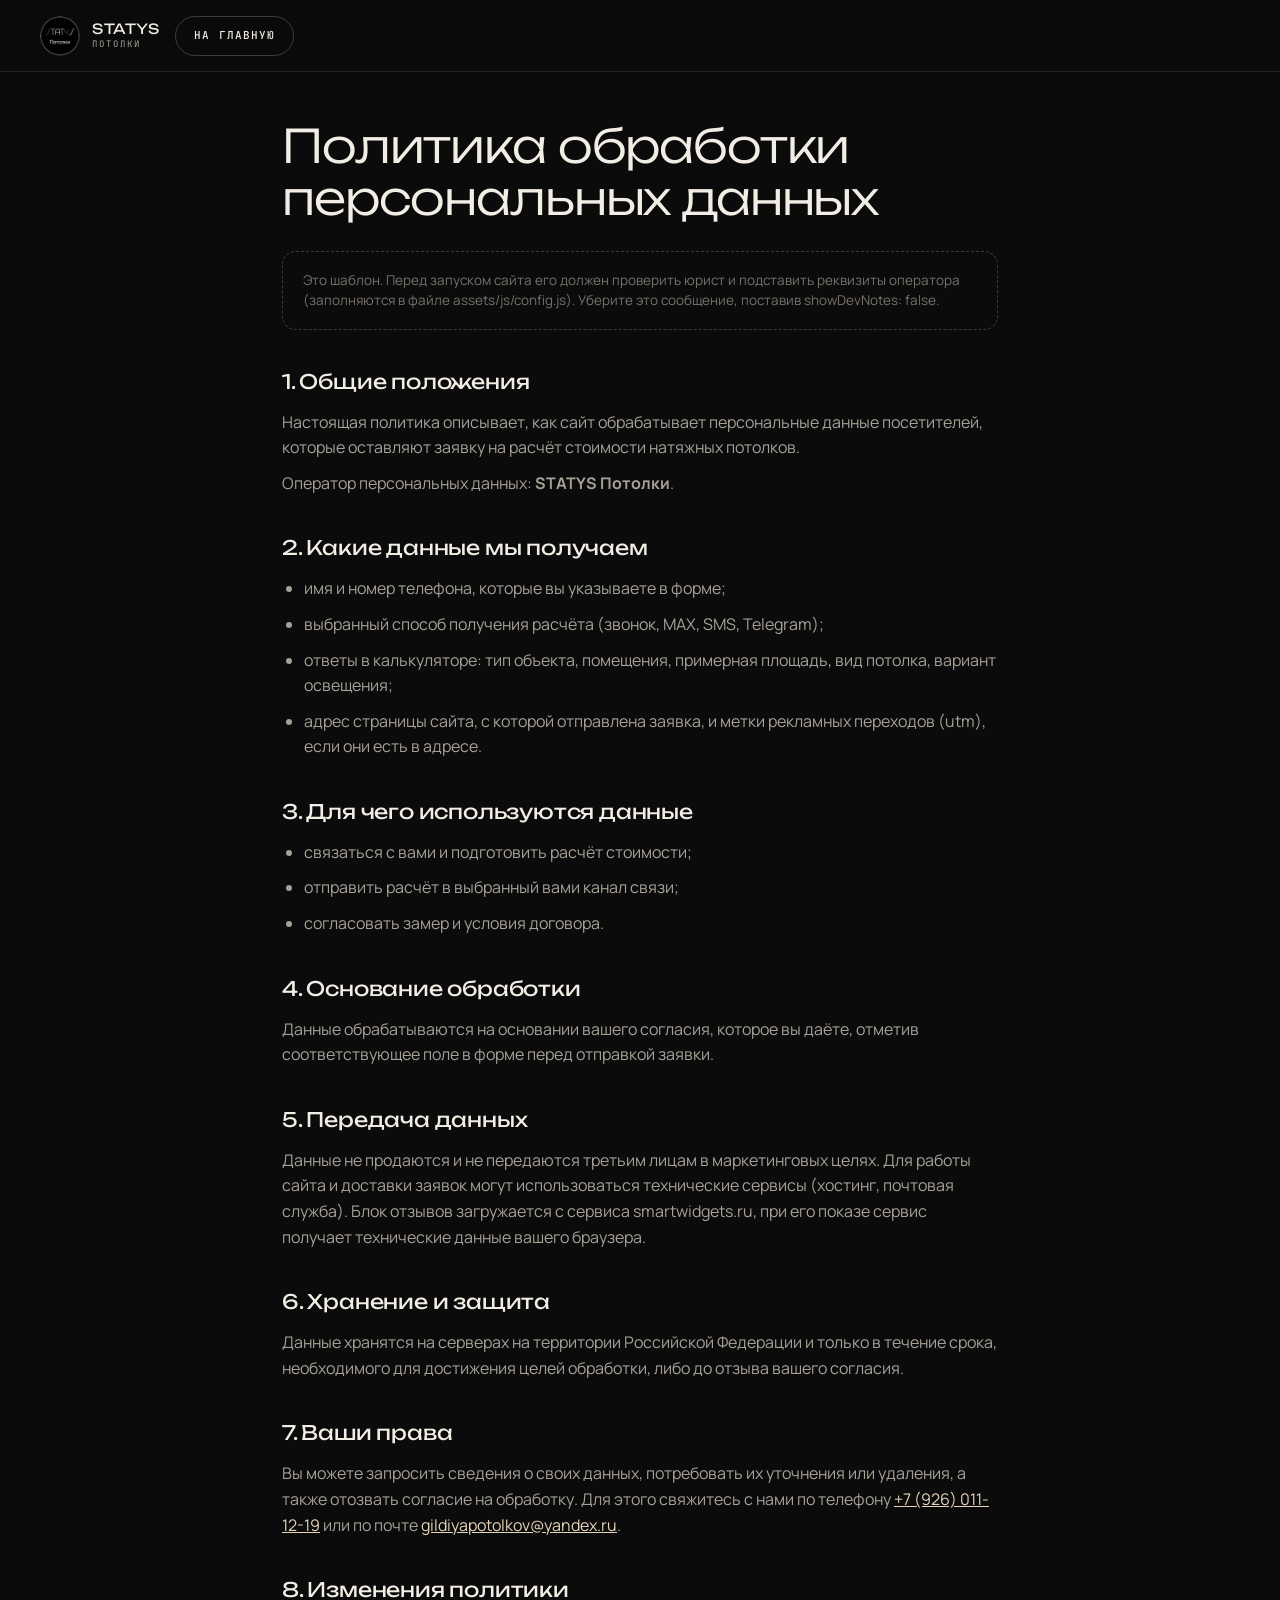
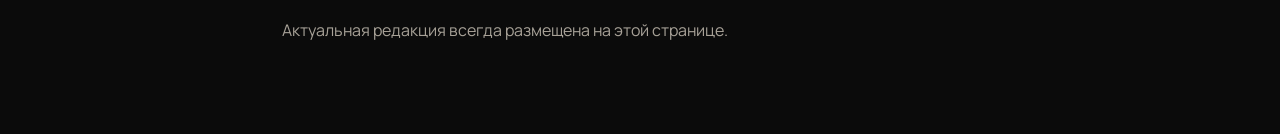
==== commit 1ced8378: "Внести контакты, цены по материалам, виджет отзывов и фото мастеров Телефон, MAX, Telegram, WhatsApp" ====
--- a/privacy.html
+++ b/privacy.html
@@ -49,7 +49,7 @@
   <p>Данные обрабатываются на основании вашего согласия, которое вы даёте, отметив соответствующее поле в форме перед отправкой заявки.</p>
 
   <h2>5. Передача данных</h2>
-  <p>Данные не продаются и не передаются третьим лицам в маркетинговых целях. Для работы сайта и доставки заявок могут использоваться технические сервисы (хостинг, почтовая служба).</p>
+  <p>Данные не продаются и не передаются третьим лицам в маркетинговых целях. Для работы сайта и доставки заявок могут использоваться технические сервисы (хостинг, почтовая служба). Блок отзывов загружается с сервиса smartwidgets.ru, при его показе сервис получает технические данные вашего браузера.</p>
 
   <h2>6. Хранение и защита</h2>
   <p>Данные хранятся на серверах на территории Российской Федерации и только в течение срока, необходимого для достижения целей обработки, либо до отзыва вашего согласия.</p>
--- a/assets/css/style.css
+++ b/assets/css/style.css
@@ -974,3 +974,20 @@
 .consent input:focus-visible { outline: 2px solid var(--accent); outline-offset: 2px; }
 
 @media (max-width: 559px) { .work__img { aspect-ratio: 1 / 1; } }
+
+/* ---------- Цены по материалам, мастера ---------- */
+.type-card__price { white-space: pre-line; line-height: 1.6; }
+
+.materials { display: grid; gap: 16px; margin-top: 16px; }
+.material { padding: 26px; border: 1px solid var(--line); border-radius: var(--radius); background: var(--card); display: flex; flex-direction: column; gap: 12px; }
+.material p { color: var(--muted); font-size: 15px; }
+.material dl { margin: 6px 0 0; display: grid; grid-template-columns: 1fr 1fr; gap: 12px; }
+.material dt { font-family: var(--font-mono); font-size: 11px; letter-spacing: .12em; text-transform: uppercase; color: var(--muted); }
+.material dd { margin: 4px 0 0; font-family: var(--font-head); font-weight: 300; font-size: clamp(18px, 2.6vw, 24px); letter-spacing: -.03em; color: var(--accent); }
+@media (min-width: 760px) { .materials { grid-template-columns: 1fr 1fr; } }
+
+.team-grid { max-width: 720px; }
+.team-grid .master__img { aspect-ratio: 4 / 5; }
+.team-grid .master__img img { object-position: 50% 20%; }
+.reviews__embed { min-width: 0; }
+@media (min-width: 760px) { .team-grid { grid-template-columns: repeat(2, minmax(0, 1fr)); max-width: 680px; gap: 24px; } }
